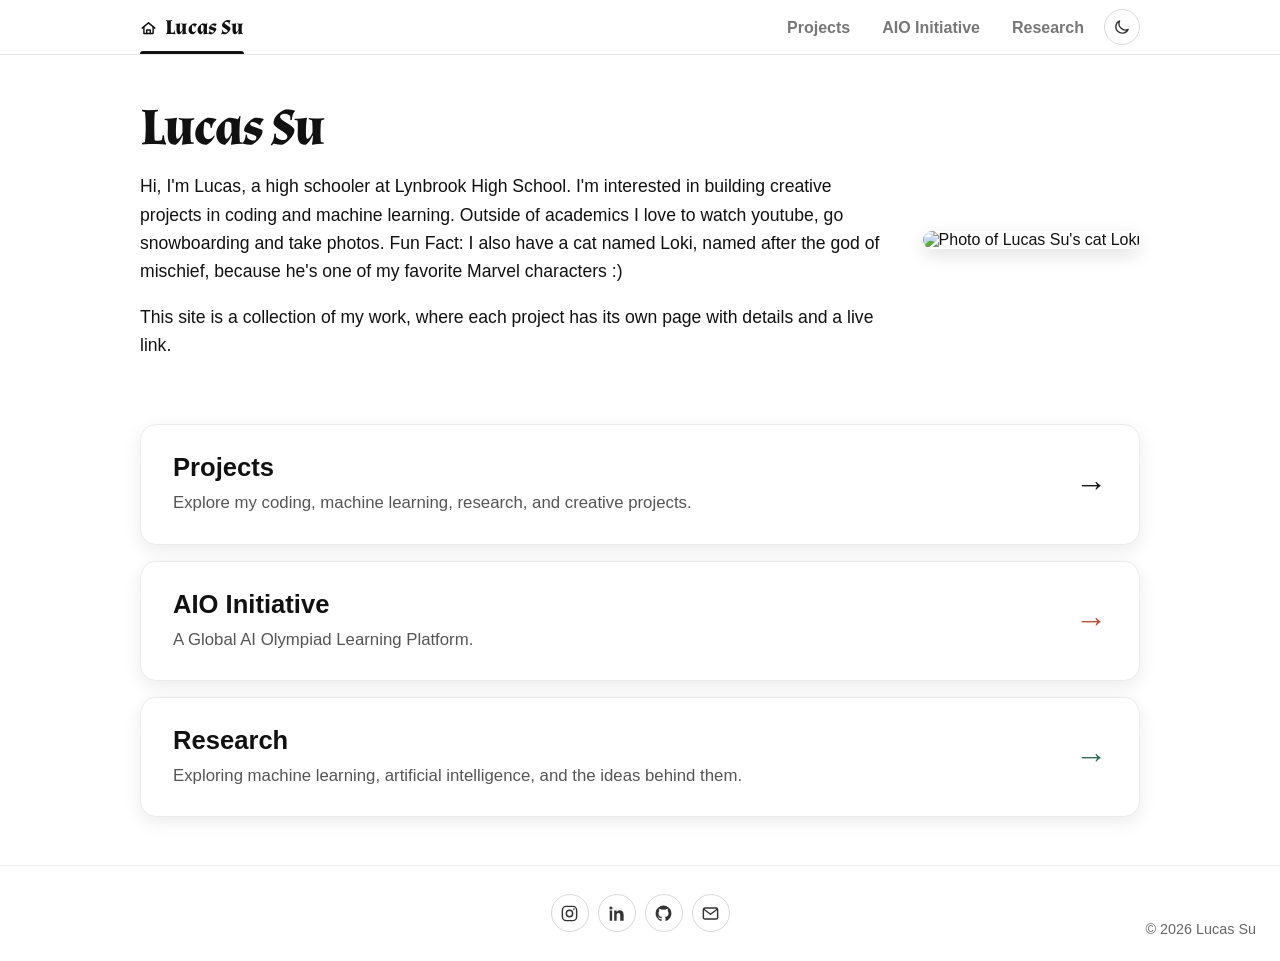
==== index.html @ 475c2f74 "add my stuff to bot of page" ====
<!doctype html>
<html lang="en">
<head>
  <meta charset="UTF-8">
  <meta name="viewport" content="width=device-width, initial-scale=1.0">
  <title>Lucas Su | Home</title>
  <link rel="stylesheet" href="style.css">
  <script src="theme.js"></script>
</head>
<body>
  <header class="site-header">
    <div class="site-header-inner">
      <a class="site-home active" href="/">Lucas Su</a>
      <nav class="site-tabs" aria-label="Main sections">
        <a class="site-tab" href="/projects/">Projects</a>
        <a class="site-tab" href="/aio-initiative/">AIO Initiative</a>
        <a class="site-tab" href="/research/">Research</a>
      </nav>
    </div>
  </header>
  <main>
    <section class="intro">
      <div class="intro-text">
        <h1>Lucas Su</h1>
        <p>
          Hi, I'm Lucas, a high schooler at Lynbrook High School. 
          I'm interested in building creative projects in coding and 
          machine learning. Outside of academics I love to watch youtube, go snowboarding and take photos. 
          Fun Fact: I also have a cat named Loki, named after the god of mischief, because he's one of my favorite Marvel characters :)
        </p>
        <p>
          This site is a collection of my work, where each project has its own page
          with details and a live link.
        </p>
      </div>

      <div class="intro-images">
        <div class="intro-image">
          <img src="images/loki.png" alt="Photo of Lucas Su's cat Loki">
        </div>
      </div>
    </section>

    <a class="home-section-card" href="/projects/">
      <div>
        <h2>Projects</h2>
        <p>Explore my coding, machine learning, research, and creative projects.</p>
      </div>
      <span class="home-section-arrow" aria-hidden="true">&rarr;</span>
    </a>

    <a class="home-section-card home-section-card-aio" href="/aio-initiative/">
      <div>
        <h2>AIO Initiative</h2>
        <p>A Global AI Olympiad Learning Platform.</p>
      </div>
      <span class="home-section-arrow" aria-hidden="true">&rarr;</span>
    </a>

    <a class="home-section-card home-section-card-research" href="/research/">
      <div>
        <h2>Research</h2>
        <p>Exploring machine learning, artificial intelligence, and the ideas behind them.</p>
      </div>
      <span class="home-section-arrow" aria-hidden="true">&rarr;</span>
    </a>

  </main>
  <footer class="site-footer">
    <div class="footer-contacts" aria-label="Social and contact profiles"></div>
    <span class="site-copyright">&copy; 2026 Lucas Su</span>
  </footer>
</body>
</html>
---- style.css ----
@import url('https://fonts.googleapis.com/css2?family=Almendra:wght@700&display=swap');

:root {
  color-scheme: light;
}

:root[data-theme='dark'] {
  color-scheme: dark;
}

body {
  display: flex;
  flex-direction: column;
  min-height: 100vh;
  font-family: Arial, sans-serif;
  margin: 0;
  background: #fff;
  color: #111;
  transition: background-color 0.25s ease, color 0.25s ease;
}

.site-header {
  position: sticky;
  top: 0;
  z-index: 100;
  background: rgba(255, 255, 255, 0.94);
  border-bottom: 1px solid #e8e8e8;
  backdrop-filter: blur(14px);
  -webkit-backdrop-filter: blur(14px);
}

.site-header-inner {
  display: flex;
  align-items: center;
  justify-content: space-between;
  max-width: 1000px;
  margin: 0 auto;
  padding: 0 20px;
}

.site-home {
  position: relative;
  display: inline-flex;
  align-items: center;
  gap: 8px;
  padding: 18px 0 15px;
  color: #111;
  font-family: "Almendra", Georgia, serif;
  font-size: 1.3rem;
  font-weight: 700;
  line-height: 1;
  text-decoration: none;
  white-space: nowrap;
}

.site-home::before {
  content: '';
  width: 17px;
  height: 17px;
  flex-shrink: 0;
  background: url('/images/home-icon.svg') center / contain no-repeat;
}

.site-home:hover {
  color: #555;
}

.site-home.active::after {
  content: '';
  position: absolute;
  right: 0;
  bottom: 0;
  left: 0;
  height: 3px;
  border-radius: 3px 3px 0 0;
  background: #111;
}

.site-tabs {
  display: flex;
  min-width: 0;
  gap: 32px;
  margin-left: auto;
  overflow-x: auto;
}

.theme-toggle {
  display: inline-flex;
  align-items: center;
  justify-content: center;
  width: 36px;
  height: 36px;
  flex: 0 0 36px;
  margin-left: 20px;
  padding: 0;
  border: 1px solid #d8d8d8;
  border-radius: 50%;
  background: transparent;
  color: #333;
  cursor: pointer;
  transition: color 0.2s ease, border-color 0.2s ease, transform 0.2s ease;
}

.theme-toggle:hover {
  border-color: #999;
  transform: rotate(8deg);
}

.theme-icon {
  width: 18px;
  height: 18px;
  fill: none;
  stroke: currentColor;
  stroke-width: 1.8;
  stroke-linecap: round;
  stroke-linejoin: round;
}

.theme-icon-sun {
  display: none;
}

:root[data-theme='dark'] .theme-icon-moon {
  display: none;
}

:root[data-theme='dark'] .theme-icon-sun {
  display: block;
}

.site-tab {
  position: relative;
  padding: 18px 0 15px;
  border: 0;
  background: transparent;
  color: #777;
  font: inherit;
  font-size: 1rem;
  font-weight: 600;
  text-decoration: none;
  white-space: nowrap;
}

.site-tab:disabled {
  cursor: default;
  opacity: 1;
}

.site-tab.active {
  color: #111;
}

.site-tab.active::after {
  content: '';
  position: absolute;
  right: 0;
  bottom: 0;
  left: 0;
  height: 3px;
  border-radius: 3px 3px 0 0;
  background: #111;
}

main {
  flex: 1;
  max-width: 1000px;
  margin: 0 auto;
  padding: 48px 20px;
}

.site-footer {
  position: relative;
  display: flex;
  align-items: center;
  justify-content: center;
  min-height: 96px;
  box-sizing: border-box;
  padding: 24px 150px;
  border-top: 1px solid #ededed;
  color: #666;
  font-size: 0.9rem;
}

.site-copyright {
  position: absolute;
  right: 24px;
  bottom: 24px;
}

.intro {
  display: flex;
  align-items: center;
  justify-content: space-between;
  gap: 32px;
  margin-bottom: 48px;
}

.intro-text {
  flex: 1;
}

.intro h1 {
  margin: 0 0 12px;
  font-family: "Almendra", Georgia, serif;
  font-size: 3.25rem;
  font-weight: 700;
  letter-spacing: -0.02em;
  line-height: 1;
}

.footer-contacts {
  display: flex;
  align-items: center;
  gap: 9px;
}

.social-link {
  position: relative;
  display: inline-flex;
  align-items: center;
  justify-content: center;
  width: 38px;
  height: 38px;
  box-sizing: border-box;
  border: 1px solid #d8d8d8;
  border-radius: 50%;
  background: transparent;
  color: #333;
  padding: 0;
  cursor: pointer;
  transition: color 0.2s ease, border-color 0.2s ease, transform 0.2s ease;
}

.social-link:hover {
  transform: translateY(-2px);
}

.social-link svg {
  width: 19px;
  height: 19px;
}

.social-instagram svg {
  fill: none;
  stroke: currentColor;
  stroke-width: 1.8;
}

.social-instagram .social-icon-dot {
  fill: currentColor;
  stroke: none;
}

.social-linkedin svg,
.social-github svg {
  fill: currentColor;
}

.social-email svg {
  fill: none;
  stroke: currentColor;
  stroke-width: 1.8;
  stroke-linecap: round;
  stroke-linejoin: round;
}

.social-email::after {
  content: 'Copied!';
  position: absolute;
  bottom: calc(100% + 8px);
  left: 50%;
  z-index: 5;
  padding: 5px 8px;
  border-radius: 6px;
  background: #111;
  color: #fff;
  font-family: Arial, sans-serif;
  font-size: 0.72rem;
  font-weight: 600;
  white-space: nowrap;
  opacity: 0;
  pointer-events: none;
  transform: translate(-50%, 3px);
  transition: opacity 0.2s ease, transform 0.2s ease;
}

.social-email.copied::after {
  opacity: 1;
  transform: translate(-50%, 0);
}

.sr-only {
  position: absolute;
  width: 1px;
  height: 1px;
  padding: 0;
  margin: -1px;
  overflow: hidden;
  clip: rect(0, 0, 0, 0);
  white-space: nowrap;
  border: 0;
}

.social-instagram:hover {
  border-color: #c13584;
  color: #c13584;
}

.social-linkedin:hover {
  border-color: #0a66c2;
  color: #0a66c2;
}

.social-github:hover {
  border-color: #111;
  color: #111;
}

.social-email:hover,
.social-email.copied {
  border-color: #b84e30;
  color: #b84e30;
}

.intro p {
  font-size: 1.1rem;
  line-height: 1.6;
}

.intro-images {
  display: flex;
  align-items: center;
  flex-direction: row;
  flex-wrap: nowrap;
  gap: 18px;
  flex-shrink: 0;
}

.intro-image {
  flex-shrink: 0;
}

.intro-image img {
  width: 220px;
  height: auto;
  border-radius: 16px;
  object-fit: cover;
  box-shadow: 0 6px 18px rgba(0, 0, 0, 0.12);
}

.home-section-card {
  display: flex;
  align-items: center;
  justify-content: space-between;
  gap: 24px;
  width: 100%;
  box-sizing: border-box;
  padding: 28px 32px;
  border: 1px solid #ececec;
  border-radius: 16px;
  background: #fff;
  color: #111;
  text-decoration: none;
  box-shadow: 0 5px 18px rgba(0, 0, 0, 0.08);
  transition: transform 0.2s ease, box-shadow 0.2s ease;
}

.home-section-card:hover {
  transform: translateY(-2px);
  box-shadow: 0 9px 24px rgba(0, 0, 0, 0.12);
}

.home-section-card + .home-section-card {
  margin-top: 16px;
}

.home-section-card-aio .home-section-arrow {
  color: #b84e30;
}

.home-section-card-research .home-section-arrow {
  color: #2e6a58;
}

.home-section-card h2 {
  margin: 0 0 8px;
  font-size: 1.6rem;
}

.home-section-card p {
  margin: 0;
  color: #555;
  font-size: 1.05rem;
  line-height: 1.5;
}

.home-section-arrow {
  flex-shrink: 0;
  font-size: 2rem;
  transition: transform 0.2s ease;
}

.home-section-card:hover .home-section-arrow {
  transform: translateX(5px);
}

.initiative-main {
  display: flex;
  align-items: flex-start;
  width: 100%;
  box-sizing: border-box;
}

.initiative-card {
  display: grid;
  grid-template-columns: minmax(0, 1fr) minmax(220px, 320px);
  align-items: center;
  gap: 48px;
  width: 100%;
  padding: 52px;
  box-sizing: border-box;
  border: 1px solid #e8e8e8;
  border-radius: 20px;
  background: linear-gradient(135deg, #ffffff 0%, #f6f8f4 100%);
  box-shadow: 0 10px 32px rgba(0, 0, 0, 0.08);
}

.initiative-logo {
  display: flex;
  align-items: center;
  justify-content: center;
}

.initiative-logo img {
  display: block;
  width: 100%;
  max-width: 300px;
  height: auto;
}

.initiative-label {
  margin: 0 0 12px;
  color: #64705f;
  font-size: 0.85rem;
  font-weight: 700;
  letter-spacing: 0.08em;
  text-transform: uppercase;
}

.initiative-card h1 {
  margin: 0 0 18px;
  font-size: clamp(2.4rem, 6vw, 4.5rem);
  line-height: 1;
}

.initiative-description {
  max-width: 720px;
  margin: 0 0 30px;
  color: #444;
  font-size: 1.2rem;
  line-height: 1.7;
}

.initiative-button {
  display: inline-block;
  padding: 16px 28px;
  border-radius: 12px;
  background: #b84e30;
  color: #fff;
  font-size: 1.1rem;
  font-weight: 700;
  text-decoration: none;
  transition: transform 0.2s ease, background 0.2s ease;
}

.initiative-button:hover {
  transform: translateY(-2px);
  background: #a8442a;
}

.research-main {
  display: flex;
  align-items: center;
  width: 100%;
  box-sizing: border-box;
}

.research-card {
  width: 100%;
  padding: 72px 32px;
  box-sizing: border-box;
  border: 1px solid #e7ece9;
  border-radius: 20px;
  background: linear-gradient(135deg, #ffffff 0%, #f1f7f3 100%);
  box-shadow: 0 10px 32px rgba(0, 0, 0, 0.08);
  text-align: center;
}

.research-face {
  margin-bottom: 16px;
  font-size: 4.5rem;
  line-height: 1;
}

.research-card h1 {
  margin: 0 0 14px;
  font-size: clamp(2.5rem, 6vw, 4.5rem);
}

.research-card p {
  margin: 0;
  color: #526059;
  font-size: 1.15rem;
  line-height: 1.6;
}

.projects h1,
.projects h2 {
  margin-bottom: 20px;
}

.grid {
  display: grid;
  grid-template-columns: repeat(2, minmax(0, 1fr));
  gap: 16px;
}

.card {
  display: block;
  padding: 20px;
  background: white;
  border-radius: 14px;
  text-decoration: none;
  color: inherit;
  box-shadow: 0 4px 14px rgba(0, 0, 0, 0.08);
  transition: transform 0.2s ease;
}

.card:hover {
  transform: translateY(-2px);
}

.project-button {
  display: inline-block;
  padding: 12px 22px;
  background: #111;
  color: white;
  text-decoration: none;
  border-radius: 10px;
  font-weight: 600;
  margin: 12px 0 24px;
  transition: background 0.2s ease, transform 0.2s ease;
}

.project-button:hover {
  background: #333;
  transform: translateY(-1px);
}

.project-actions {
  display: flex;
  flex-wrap: wrap;
  gap: 12px;
}

.project-hero {
  display: flex;
  align-items: center;
  justify-content: space-between;
  gap: 24px;
  margin-bottom: 24px;
}

.project-hero-text {
  flex: 1;
}

.project-hero-emoji {
  font-size: 7rem;
  line-height: 1;
  flex-shrink: 0;
}

.project-hero-art {
  flex-shrink: 0;
}

.project-hero-art img {
  width: 180px;
  height: auto;
  display: block;
}

.project-page {
  background: #fff;
}

.project-main {
  max-width: 860px;
}

.back-link {
  display: inline-block;
  margin-bottom: 18px;
  color: #555;
  text-decoration: none;
  font-weight: 600;
}

.back-link:hover {
  color: #111;
}

.project-tagline {
  font-size: 1.2rem;
  line-height: 1.7;
  max-width: 620px;
  color: #444;
}

.project-subtitle {
  margin: -2px 0 10px;
  font-size: 1rem;
  line-height: 1.5;
  color: #7a3f3f;
  font-weight: 600;
}

.project-section {
  background: rgba(255, 255, 255, 0.8);
  border: 1px solid rgba(0, 0, 0, 0.06);
  border-radius: 18px;
  padding: 24px 26px;
  margin-bottom: 22px;
  box-shadow: 0 10px 24px rgba(0, 0, 0, 0.05);
}

.project-section h2 {
  font-size: 1.6rem;
  margin: 0 0 12px;
}

.project-section p {
  font-size: 1.1rem;
  line-height: 1.85;
  color: #222;
}

.project-figure {
  width: 100%;
  height: auto;
  border-radius: 14px;
  display: block;
}

.project-figure-caption {
  margin: 12px 0 0;
  font-size: 0.95rem;
  line-height: 1.6;
  color: #555;
}

.project-results-grid {
  display: grid;
  grid-template-columns: repeat(2, minmax(0, 1fr));
  gap: 18px;
  margin: 18px 0 22px;
}

.project-results-figure {
  margin: 0;
}

.project-side-by-side {
  display: grid;
  grid-template-columns: minmax(0, 1.35fr) minmax(260px, 0.85fr);
  gap: 22px;
  align-items: start;
}

.project-side-by-side-text p {
  margin-top: 0;
}

.project-inline-figure {
  margin: 0;
}

.project-credit {
  margin-top: 18px;
  font-size: 0.9rem;
  color: #666;
}

.video-wrapper {
  position: relative;
  width: 100%;
  aspect-ratio: 16 / 9;
  margin-top: 16px;
}

.video-wrapper iframe {
  width: 100%;
  height: 100%;
  border: none;
  border-radius: 14px;
  display: block;
}

.pdf-wrapper {
  width: 100%;
  height: 720px;
  margin-top: 16px;
}

.pdf-wrapper iframe {
  width: 100%;
  height: 100%;
  border: none;
  border-radius: 14px;
  display: block;
}

.live-shell {
  padding: 28px;
  border-radius: 30px;
  background: rgba(255, 255, 255, 0.78);
  border: 1px solid rgba(112, 145, 89, 0.18);
  box-shadow: 0 20px 50px rgba(144, 167, 110, 0.16);
}

.live-topbar {
  display: flex;
  justify-content: space-between;
  align-items: flex-start;
  gap: 16px;
  margin-bottom: 14px;
}

.live-note {
  font-size: 1.05rem;
  line-height: 1.8;
  color: #4f5a47;
  margin-bottom: 22px;
}

.live-studio {
  display: grid;
  grid-template-columns: minmax(0, 0.95fr) minmax(0, 1.05fr);
  gap: 18px;
}

.live-panel {
  padding: 18px;
  background: rgba(255, 252, 255, 0.92);
  border: 1px solid rgba(112, 145, 89, 0.18);
  border-radius: 24px;
}

.live-output {
  margin: 0;
  min-height: 380px;
  white-space: pre-wrap;
  line-height: 1.6;
  font-size: 0.96rem;
  font-family: "IBM Plex Mono", monospace;
  color: #31412b;
}

:root[data-theme='dark'] body,
:root[data-theme='dark'] .project-page {
  background: #111315;
  color: #f3f1eb;
}

:root[data-theme='dark'] .site-header {
  background: rgba(17, 19, 21, 0.94);
  border-bottom-color: #2d3135;
}

:root[data-theme='dark'] .site-home,
:root[data-theme='dark'] .site-tab.active {
  color: #f3f1eb;
}

:root[data-theme='dark'] .site-home:hover,
:root[data-theme='dark'] .site-tab {
  color: #aaa9a5;
}

:root[data-theme='dark'] .site-home.active::after,
:root[data-theme='dark'] .site-tab.active::after {
  background: #f3f1eb;
}

:root[data-theme='dark'] .site-home::before {
  filter: invert(1);
}

:root[data-theme='dark'] .theme-toggle,
:root[data-theme='dark'] .social-link {
  border-color: #45494d;
  color: #d7d5cf;
}

:root[data-theme='dark'] .theme-toggle:hover {
  border-color: #85898d;
}

:root[data-theme='dark'] .social-github:hover {
  border-color: #f3f1eb;
  color: #f3f1eb;
}

:root[data-theme='dark'] .social-email::after {
  background: #f3f1eb;
  color: #111315;
}

:root[data-theme='dark'] .site-footer {
  border-top-color: #292d31;
  color: #a5a49f;
}

:root[data-theme='dark'] .home-section-card,
:root[data-theme='dark'] .card {
  border-color: #2d3135;
  background: #191c1f;
  color: #f3f1eb;
  box-shadow: 0 5px 20px rgba(0, 0, 0, 0.28);
}

:root[data-theme='dark'] .home-section-card:hover,
:root[data-theme='dark'] .card:hover {
  box-shadow: 0 9px 26px rgba(0, 0, 0, 0.38);
}

:root[data-theme='dark'] .home-section-card p,
:root[data-theme='dark'] .initiative-description,
:root[data-theme='dark'] .project-tagline,
:root[data-theme='dark'] .project-figure-caption,
:root[data-theme='dark'] .project-credit,
:root[data-theme='dark'] .back-link {
  color: #b8b7b2;
}

:root[data-theme='dark'] .back-link:hover {
  color: #f3f1eb;
}

:root[data-theme='dark'] .initiative-card {
  border-color: #34312e;
  background: linear-gradient(135deg, #1b1b1a 0%, #211c19 100%);
  box-shadow: 0 10px 34px rgba(0, 0, 0, 0.34);
}

:root[data-theme='dark'] .initiative-label {
  color: #d58b70;
}

:root[data-theme='dark'] .research-card {
  border-color: #2e3934;
  background: linear-gradient(135deg, #191c1b 0%, #17221d 100%);
  box-shadow: 0 10px 34px rgba(0, 0, 0, 0.34);
}

:root[data-theme='dark'] .research-card p {
  color: #aebbb4;
}

:root[data-theme='dark'] .project-button {
  background: #f3f1eb;
  color: #111315;
}

:root[data-theme='dark'] .project-button:hover {
  background: #d9d7d1;
}

:root[data-theme='dark'] .project-subtitle {
  color: #d69a9a;
}

:root[data-theme='dark'] .project-section {
  border-color: rgba(255, 255, 255, 0.09);
  background: rgba(27, 30, 33, 0.9);
  box-shadow: 0 10px 26px rgba(0, 0, 0, 0.28);
}

:root[data-theme='dark'] .project-section p {
  color: #dedcd6;
}

:root[data-theme='dark'] .live-shell {
  border-color: rgba(146, 174, 127, 0.22);
  background: rgba(25, 29, 27, 0.94);
  box-shadow: 0 20px 50px rgba(0, 0, 0, 0.32);
}

:root[data-theme='dark'] .live-note {
  color: #b8c3b1;
}

:root[data-theme='dark'] .live-panel {
  border-color: rgba(146, 174, 127, 0.2);
  background: rgba(31, 35, 32, 0.96);
}

:root[data-theme='dark'] .live-output {
  color: #d7e2d0;
}

@media (max-width: 768px) {
  .site-header-inner {
    gap: 16px;
  }

  .site-tabs {
    gap: 20px;
  }

  .theme-toggle {
    margin-left: 0;
  }

  .site-footer {
    min-height: 118px;
    padding: 22px 20px 58px;
  }

  .site-copyright {
    right: 18px;
    bottom: 16px;
  }

  .site-tab {
    font-size: 0.95rem;
  }

  .initiative-card {
    grid-template-columns: 1fr;
    gap: 32px;
    padding: 34px 24px;
  }

  .initiative-logo img {
    max-width: 220px;
  }

  .initiative-description {
    font-size: 1.05rem;
  }

  .intro {
    flex-direction: column;
    align-items: flex-start;
  }

  .intro-images {
    width: 100%;
    justify-content: flex-start;
  }

  .intro-image img {
    width: min(44vw, 200px);
  }

  .grid {
    grid-template-columns: 1fr;
  }

  .project-hero {
    flex-direction: column;
    align-items: flex-start;
  }

  .project-hero-emoji {
    font-size: 5rem;
  }

  .project-hero-art img {
    width: 140px;
  }

  .project-section {
    padding: 20px;
  }

  .project-section p,
  .project-tagline {
    font-size: 1rem;
  }

  .project-results-grid {
    grid-template-columns: 1fr;
  }

  .project-side-by-side {
    grid-template-columns: 1fr;
  }

  .live-shell {
    padding: 20px;
  }

  .live-topbar,
  .live-studio,
  .controls {
    grid-template-columns: 1fr;
  }

  .live-topbar {
    flex-direction: column;
  }

  .live-output {
    min-height: 260px;
  }

  .pdf-wrapper {
    height: 520px;
  }
}
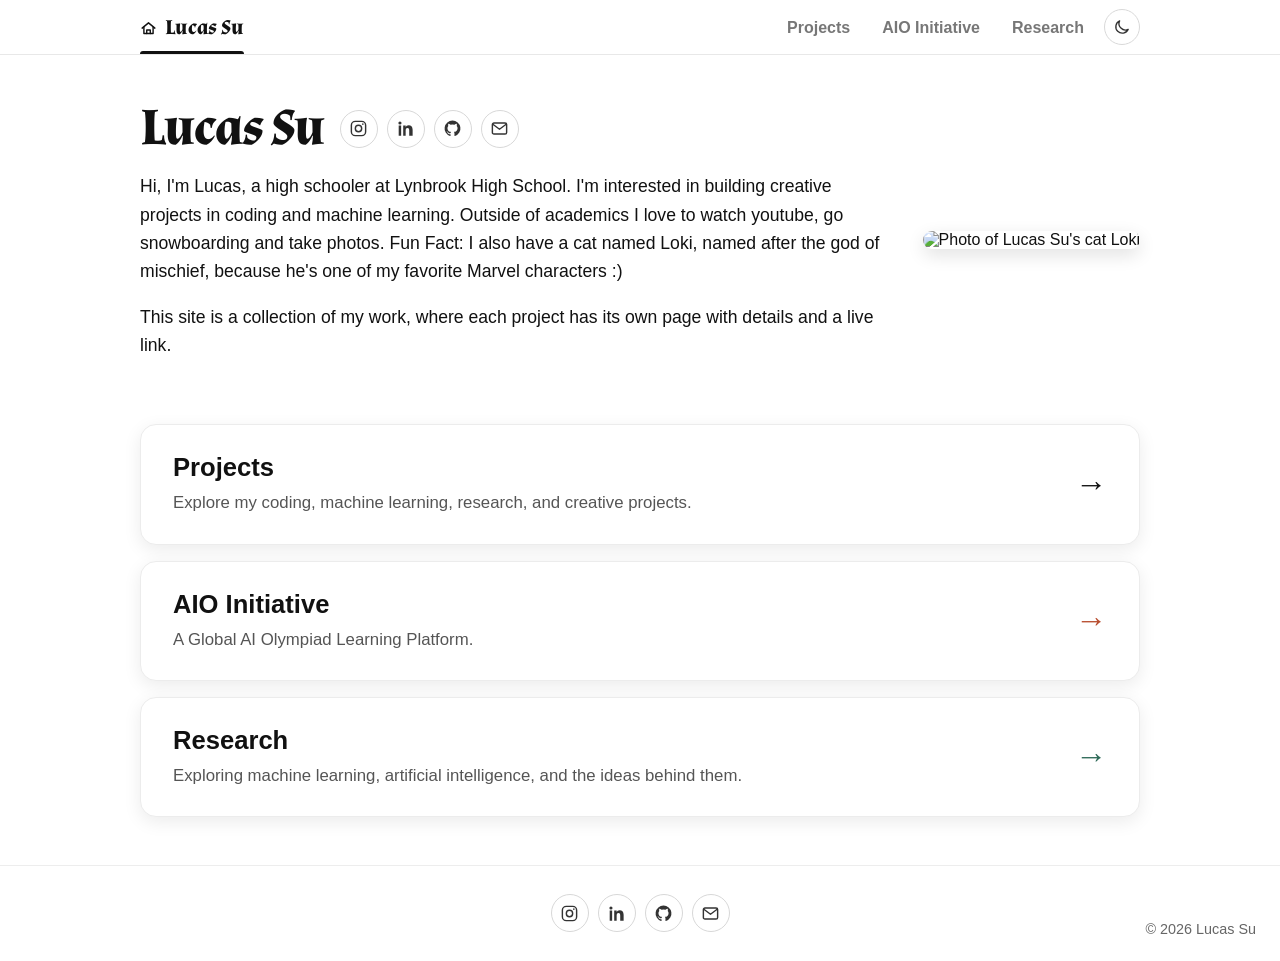
==== commit 06995601: "add social" ====
--- a/index.html
+++ b/index.html
@@ -21,7 +21,10 @@
   <main>
     <section class="intro">
       <div class="intro-text">
-        <h1>Lucas Su</h1>
+        <div class="intro-heading">
+          <h1>Lucas Su</h1>
+          <div class="intro-contacts" aria-label="Social and contact profiles"></div>
+        </div>
         <p>
           Hi, I'm Lucas, a high schooler at Lynbrook High School. 
           I'm interested in building creative projects in coding and 
--- a/style.css
+++ b/style.css
@@ -199,8 +199,16 @@
   flex: 1;
 }
 
+.intro-heading {
+  display: flex;
+  align-items: center;
+  flex-wrap: wrap;
+  gap: 16px;
+  margin-bottom: 12px;
+}
+
 .intro h1 {
-  margin: 0 0 12px;
+  margin: 0;
   font-family: "Almendra", Georgia, serif;
   font-size: 3.25rem;
   font-weight: 700;
@@ -208,7 +216,8 @@
   line-height: 1;
 }
 
-.footer-contacts {
+.footer-contacts,
+.intro-contacts {
   display: flex;
   align-items: center;
   gap: 9px;
@@ -289,6 +298,16 @@
   transform: translate(-50%, 0);
 }
 
+.intro-contacts .social-email::after {
+  top: calc(100% + 8px);
+  bottom: auto;
+  transform: translate(-50%, -3px);
+}
+
+.intro-contacts .social-email.copied::after {
+  transform: translate(-50%, 0);
+}
+
 .sr-only {
   position: absolute;
   width: 1px;
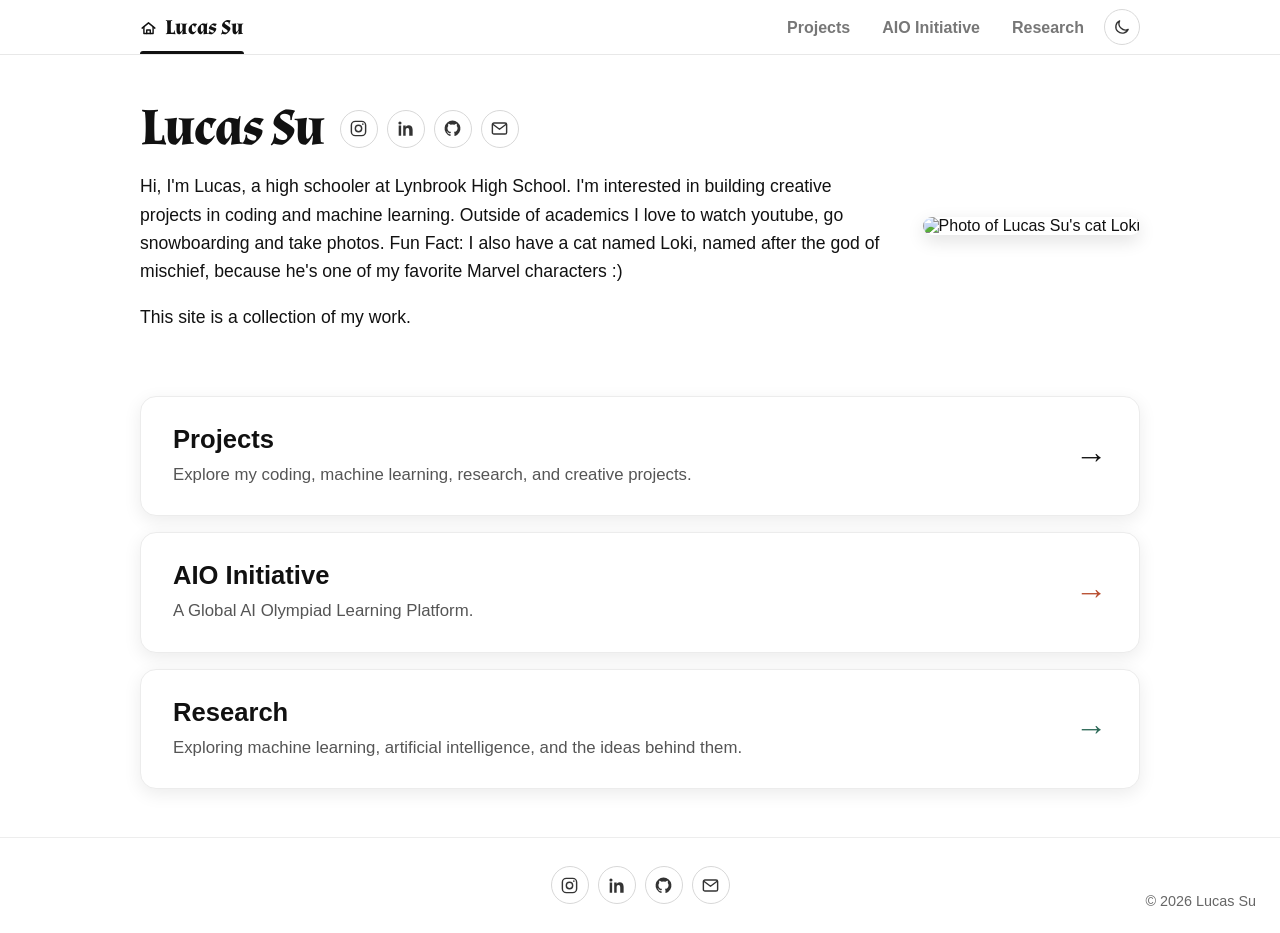
==== commit d88efac0: "change word" ====
--- a/index.html
+++ b/index.html
@@ -31,10 +31,7 @@
           machine learning. Outside of academics I love to watch youtube, go snowboarding and take photos. 
           Fun Fact: I also have a cat named Loki, named after the god of mischief, because he's one of my favorite Marvel characters :)
         </p>
-        <p>
-          This site is a collection of my work, where each project has its own page
-          with details and a live link.
-        </p>
+        <p>This site is a collection of my work.</p>
       </div>
 
       <div class="intro-images">
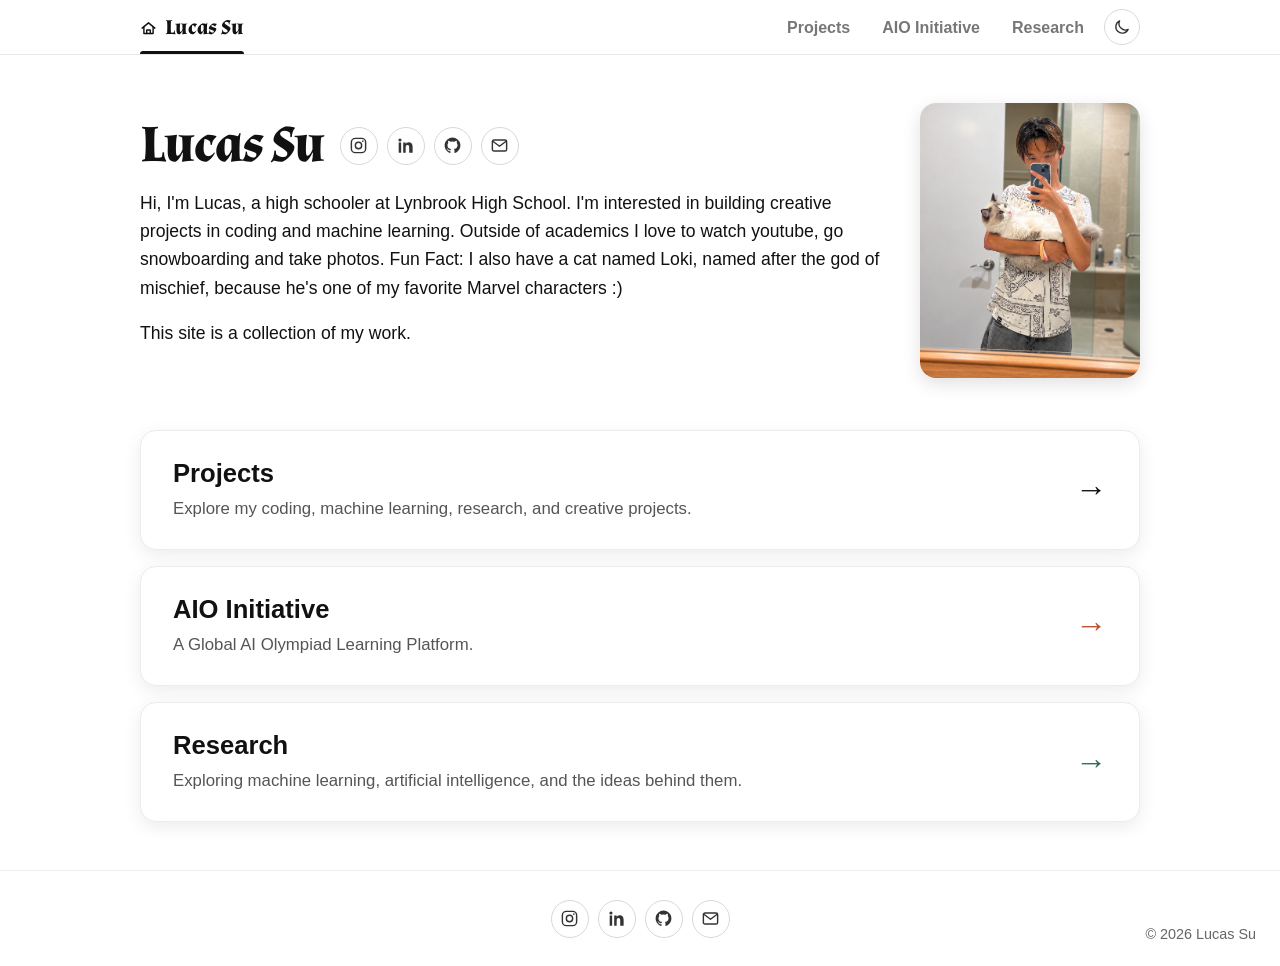
==== commit 262104e2: "change" ====
--- a/index.html
+++ b/index.html
@@ -36,7 +36,7 @@
 
       <div class="intro-images">
         <div class="intro-image">
-          <img src="images/loki.png" alt="Photo of Lucas Su's cat Loki">
+          <img src="images/lucas-and-loki.png" alt="Lucas Su holding his cat Loki">
         </div>
       </div>
     </section>
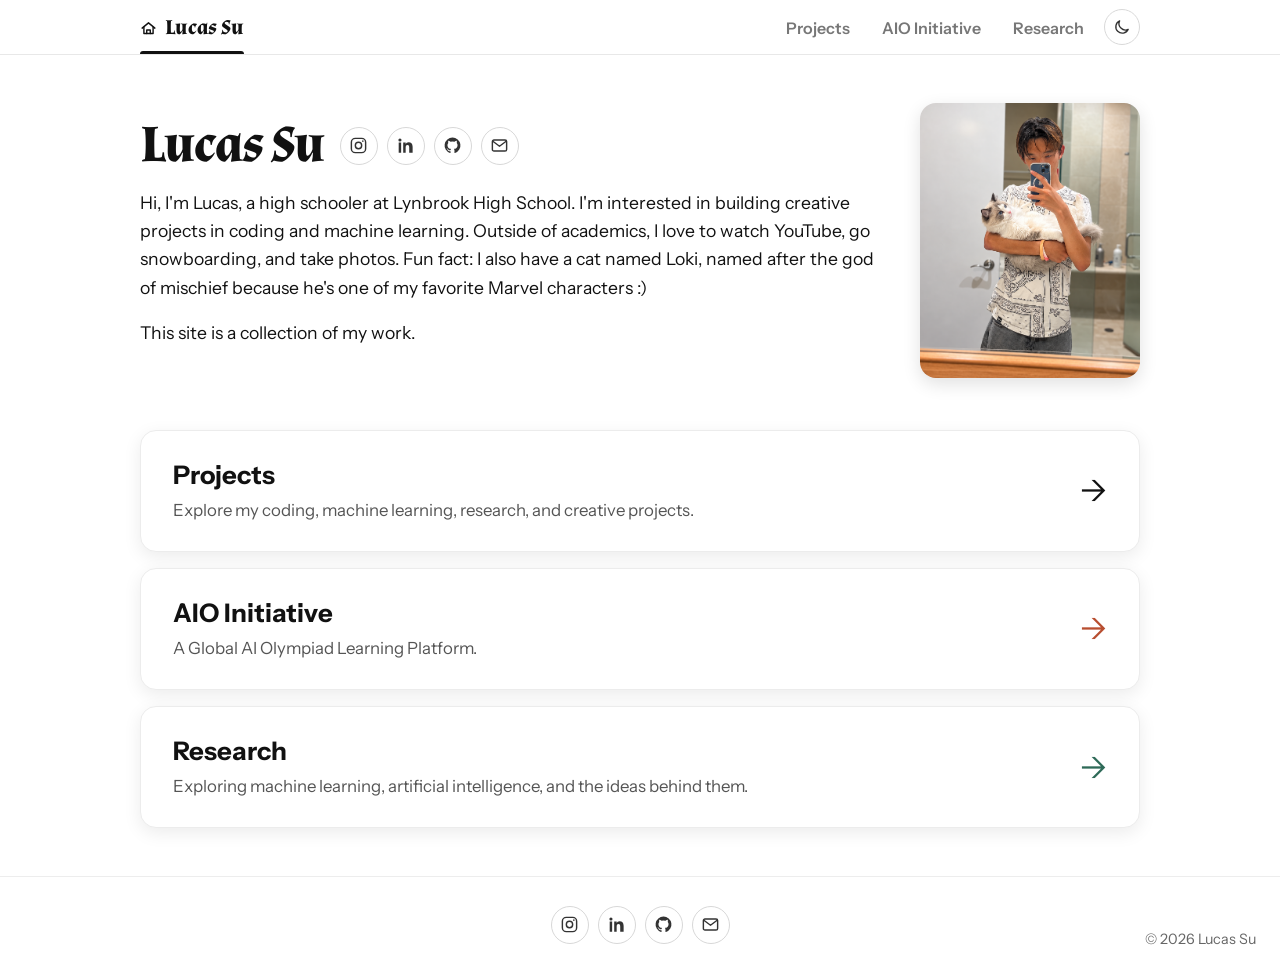
==== commit f3d7e470: "font" ====
--- a/index.html
+++ b/index.html
@@ -4,7 +4,7 @@
   <meta charset="UTF-8">
   <meta name="viewport" content="width=device-width, initial-scale=1.0">
   <title>Lucas Su | Home</title>
-  <link rel="stylesheet" href="style.css">
+  <link rel="stylesheet" href="style.css?v=20261004">
   <script src="theme.js"></script>
 </head>
 <body>
@@ -28,8 +28,8 @@
         <p>
           Hi, I'm Lucas, a high schooler at Lynbrook High School. 
           I'm interested in building creative projects in coding and 
-          machine learning. Outside of academics I love to watch youtube, go snowboarding and take photos. 
-          Fun Fact: I also have a cat named Loki, named after the god of mischief, because he's one of my favorite Marvel characters :)
+          machine learning. Outside of academics, I love to watch YouTube, go snowboarding, and take photos.
+          Fun fact: I also have a cat named Loki, named after the god of mischief because he's one of my favorite Marvel characters :)
         </p>
         <p>This site is a collection of my work.</p>
       </div>
--- a/style.css
+++ b/style.css
@@ -1,4 +1,4 @@
-@import url('https://fonts.googleapis.com/css2?family=Almendra:wght@700&display=swap');
+@import url('https://fonts.googleapis.com/css2?family=Almendra:wght@700&family=Instrument+Sans:wght@400;500;600;700&display=swap');
 
 :root {
   color-scheme: light;
@@ -12,7 +12,7 @@
   display: flex;
   flex-direction: column;
   min-height: 100vh;
-  font-family: Arial, sans-serif;
+  font-family: "Instrument Sans", sans-serif;
   margin: 0;
   background: #fff;
   color: #111;
@@ -283,7 +283,7 @@
   border-radius: 6px;
   background: #111;
   color: #fff;
-  font-family: Arial, sans-serif;
+  font-family: "Instrument Sans", sans-serif;
   font-size: 0.72rem;
   font-weight: 600;
   white-space: nowrap;
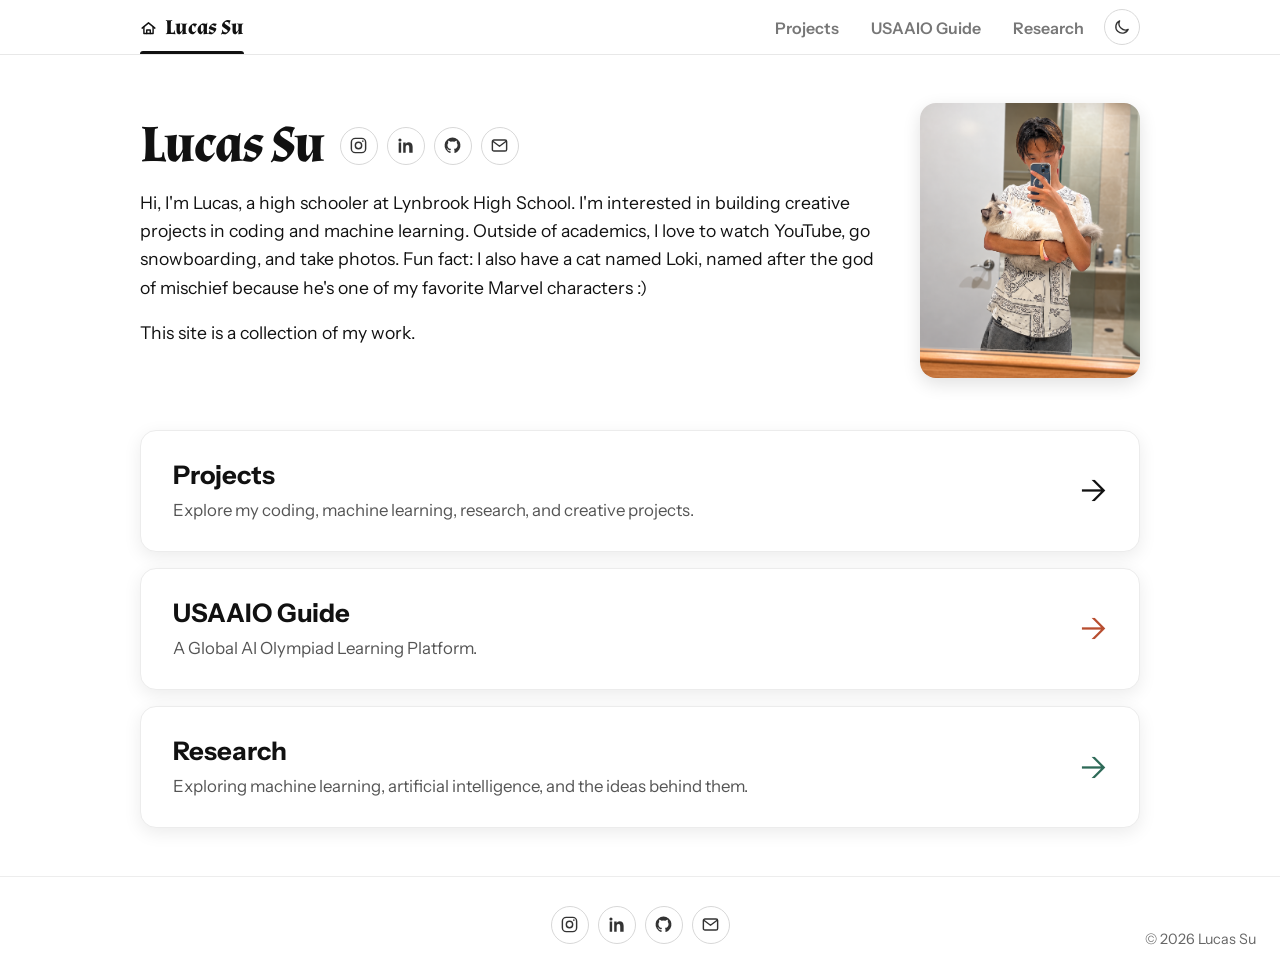
==== commit 34fa670b: "usaaioguide" ====
--- a/index.html
+++ b/index.html
@@ -13,7 +13,7 @@
       <a class="site-home active" href="/">Lucas Su</a>
       <nav class="site-tabs" aria-label="Main sections">
         <a class="site-tab" href="/projects/">Projects</a>
-        <a class="site-tab" href="/aio-initiative/">AIO Initiative</a>
+        <a class="site-tab" href="/aio-initiative/">USAAIO Guide</a>
         <a class="site-tab" href="/research/">Research</a>
       </nav>
     </div>
@@ -51,7 +51,7 @@
 
     <a class="home-section-card home-section-card-aio" href="/aio-initiative/">
       <div>
-        <h2>AIO Initiative</h2>
+        <h2>USAAIO Guide</h2>
         <p>A Global AI Olympiad Learning Platform.</p>
       </div>
       <span class="home-section-arrow" aria-hidden="true">&rarr;</span>
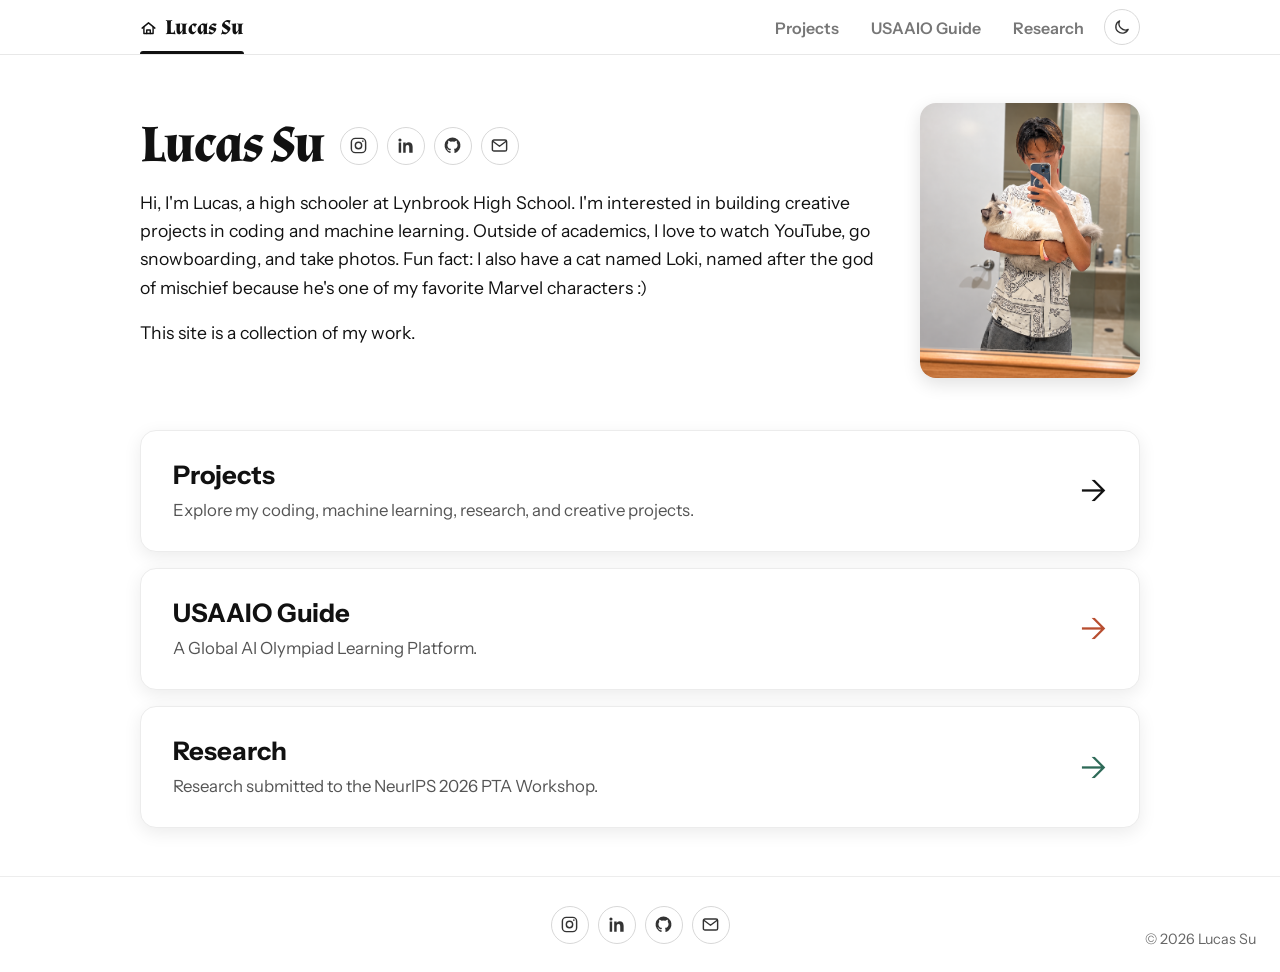
==== commit cb387394: "research" ====
--- a/index.html
+++ b/index.html
@@ -60,7 +60,7 @@
     <a class="home-section-card home-section-card-research" href="/research/">
       <div>
         <h2>Research</h2>
-        <p>Exploring machine learning, artificial intelligence, and the ideas behind them.</p>
+        <p>Research submitted to the NeurIPS 2026 PTA Workshop.</p>
       </div>
       <span class="home-section-arrow" aria-hidden="true">&rarr;</span>
     </a>
--- a/style.css
+++ b/style.css
@@ -498,39 +498,63 @@
 }
 
 .research-main {
-  display: flex;
-  align-items: center;
   width: 100%;
   box-sizing: border-box;
 }
 
-.research-card {
+.research-list,
+.research-grid {
   width: 100%;
-  padding: 72px 32px;
-  box-sizing: border-box;
-  border: 1px solid #e7ece9;
-  border-radius: 20px;
-  background: linear-gradient(135deg, #ffffff 0%, #f1f7f3 100%);
-  box-shadow: 0 10px 32px rgba(0, 0, 0, 0.08);
-  text-align: center;
-}
-
-.research-face {
-  margin-bottom: 16px;
-  font-size: 4.5rem;
-  line-height: 1;
-}
-
-.research-card h1 {
-  margin: 0 0 14px;
-  font-size: clamp(2.5rem, 6vw, 4.5rem);
-}
-
-.research-card p {
+}
+
+.research-list h1 {
+  margin: 0 0 24px;
+}
+
+.research-grid {
+  display: grid;
+  grid-template-columns: 1fr;
+  gap: 16px;
+}
+
+.research-paper-card {
+  display: flex;
+  align-items: center;
+  justify-content: space-between;
+  gap: 32px;
+  padding: 28px 32px;
+  border: 1px solid #e7e7e7;
+}
+
+.research-paper-copy {
+  min-width: 0;
+}
+
+.research-paper-meta {
+  margin: 0 0 8px;
+  color: #777;
+  font-size: 0.82rem;
+  font-weight: 700;
+  letter-spacing: 0.08em;
+  text-transform: uppercase;
+}
+
+.research-paper-card h2 {
+  margin: 0 0 8px;
+  font-size: 1.35rem;
+}
+
+.research-paper-card p:last-child {
   margin: 0;
-  color: #526059;
-  font-size: 1.15rem;
-  line-height: 1.6;
+  color: #555;
+  line-height: 1.5;
+}
+
+.research-paper-link {
+  flex-shrink: 0;
+  color: #333;
+  font-weight: 700;
+  white-space: nowrap;
 }
 
 .projects h1,
@@ -877,14 +901,16 @@
   color: #d58b70;
 }
 
-:root[data-theme='dark'] .research-card {
-  border-color: #2e3934;
-  background: linear-gradient(135deg, #191c1b 0%, #17221d 100%);
-  box-shadow: 0 10px 34px rgba(0, 0, 0, 0.34);
-}
-
-:root[data-theme='dark'] .research-card p {
-  color: #aebbb4;
+:root[data-theme='dark'] .research-paper-meta {
+  color: #999;
+}
+
+:root[data-theme='dark'] .research-paper-card p:last-child {
+  color: #b7b5af;
+}
+
+:root[data-theme='dark'] .research-paper-link {
+  color: #f3f1eb;
 }
 
 :root[data-theme='dark'] .project-button {
@@ -988,6 +1014,13 @@
     grid-template-columns: 1fr;
   }
 
+  .research-paper-card {
+    align-items: flex-start;
+    flex-direction: column;
+    gap: 20px;
+    padding: 24px;
+  }
+
   .project-hero {
     flex-direction: column;
     align-items: flex-start;
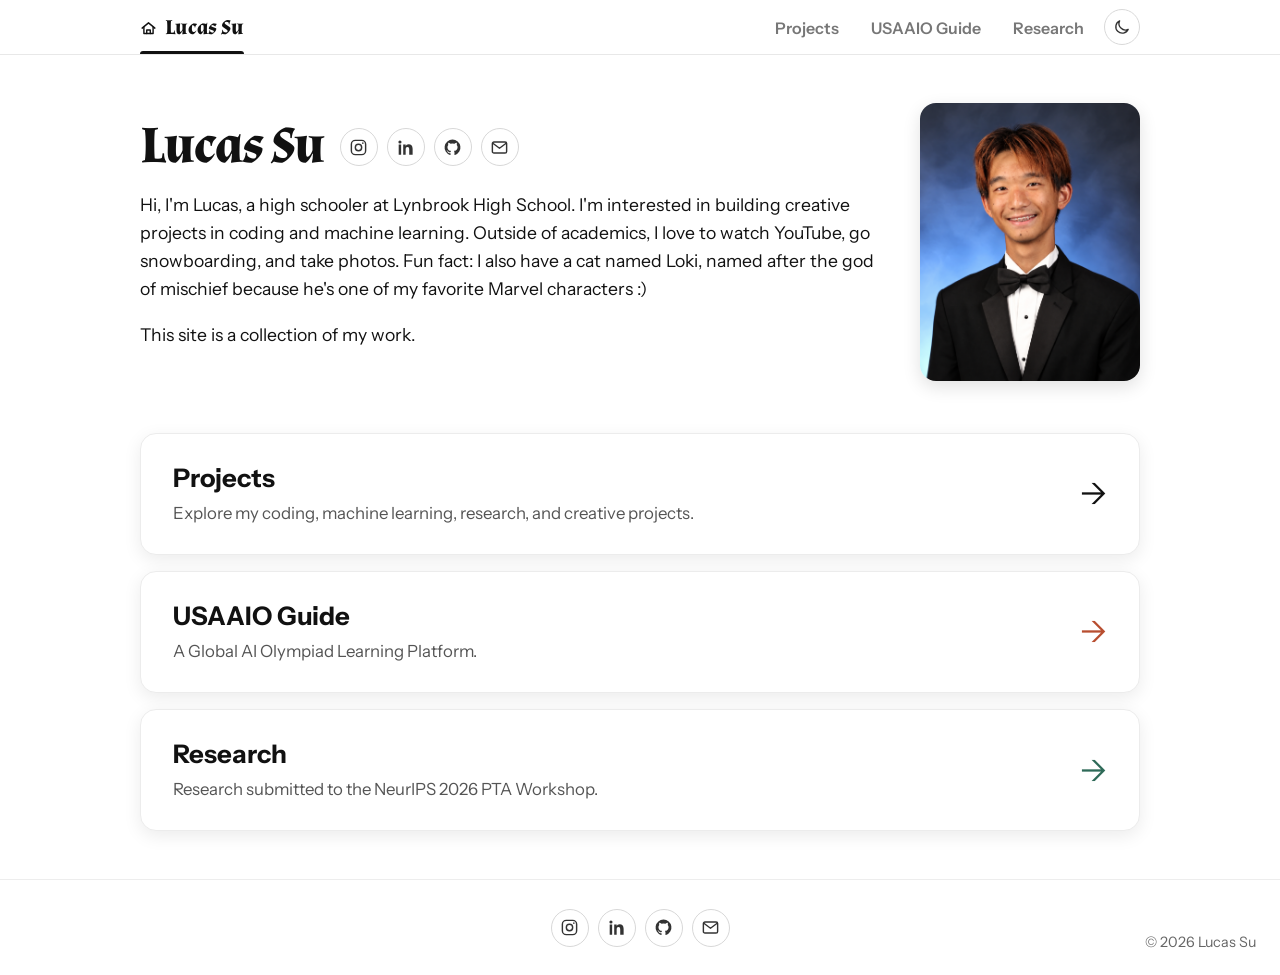
==== commit e6e946d3: "update picture" ====
--- a/index.html
+++ b/index.html
@@ -36,7 +36,7 @@
 
       <div class="intro-images">
         <div class="intro-image">
-          <img src="images/lucas-and-loki.png" alt="Lucas Su holding his cat Loki">
+          <img src="images/lucas-good.png" alt="Portrait of Lucas Su">
         </div>
       </div>
     </section>
--- a/style.css
+++ b/style.css
@@ -508,7 +508,15 @@
 }
 
 .research-list h1 {
-  margin: 0 0 24px;
+  margin: 0 0 10px;
+}
+
+.research-intro {
+  max-width: 720px;
+  margin: 0 0 28px;
+  color: #666;
+  font-size: 1.05rem;
+  line-height: 1.6;
 }
 
 .research-grid {
@@ -905,6 +913,10 @@
   color: #999;
 }
 
+:root[data-theme='dark'] .research-intro {
+  color: #aaa7a0;
+}
+
 :root[data-theme='dark'] .research-paper-card p:last-child {
   color: #b7b5af;
 }
